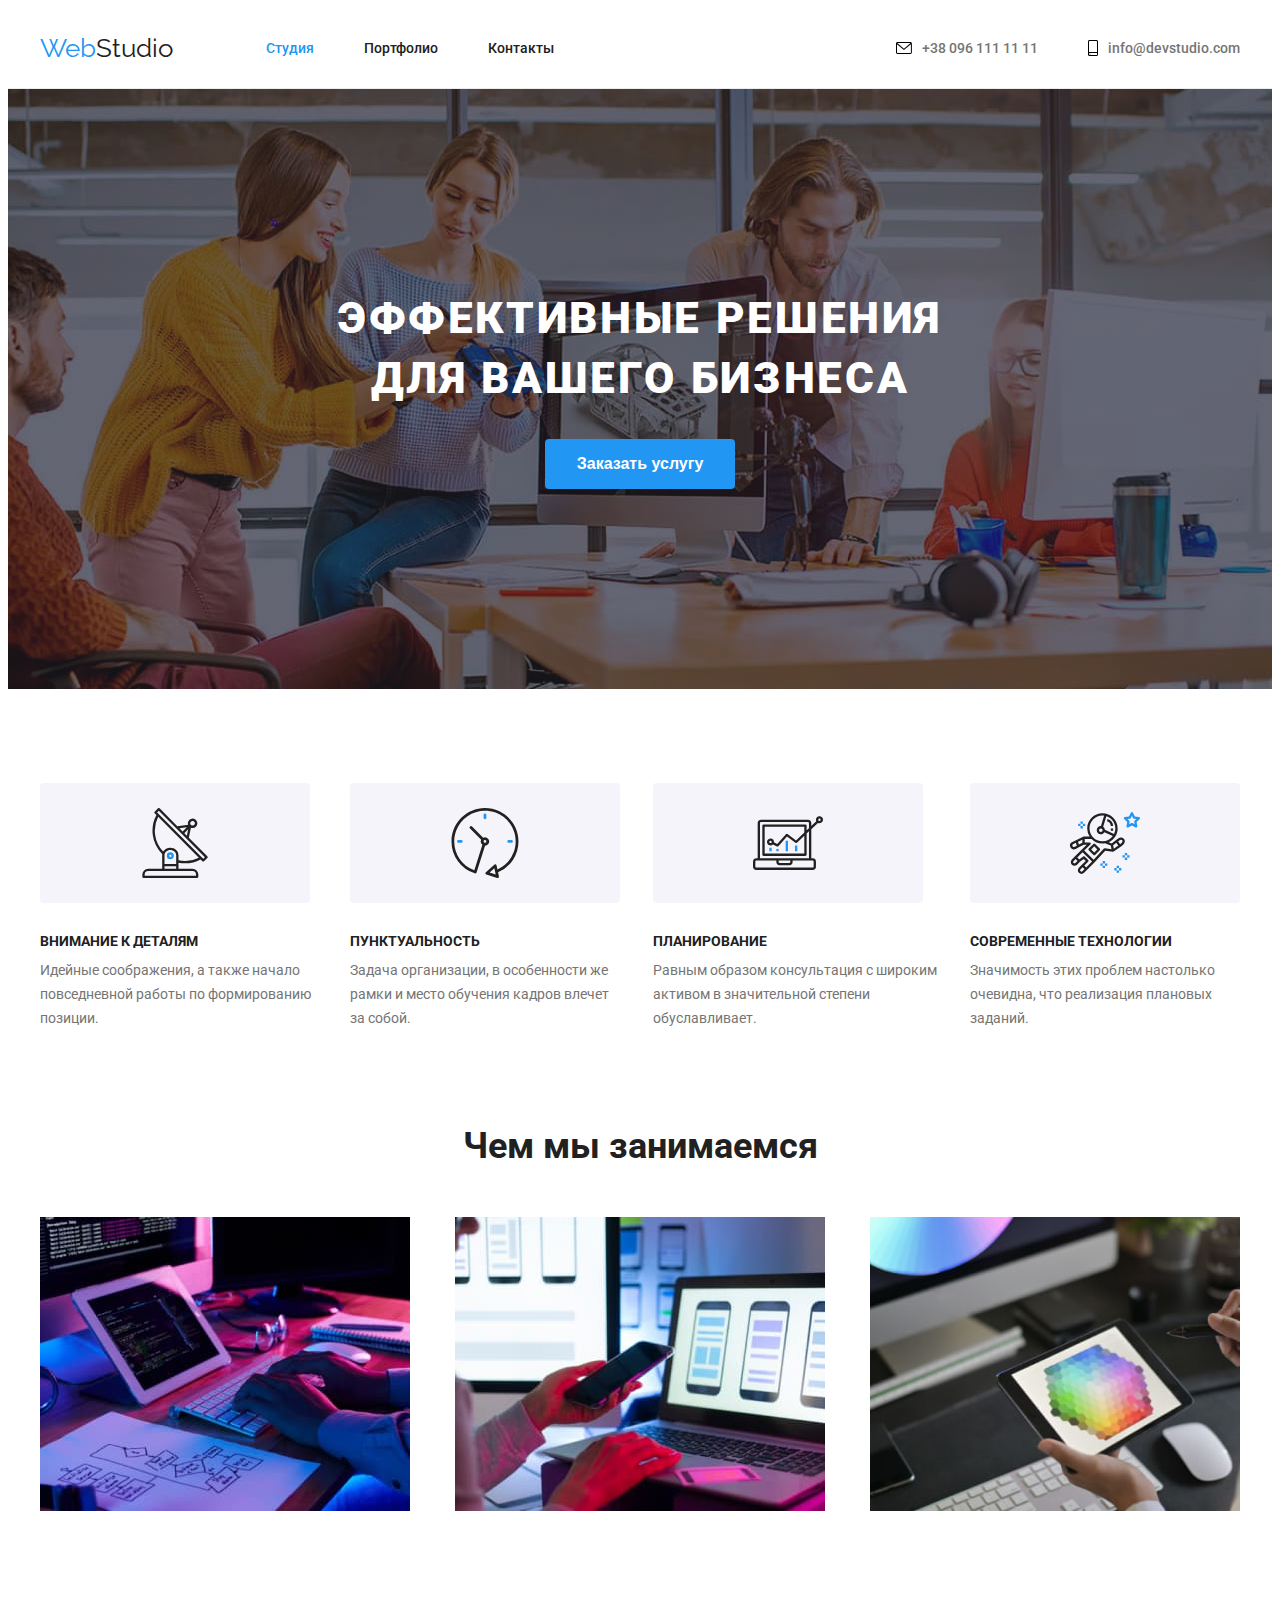
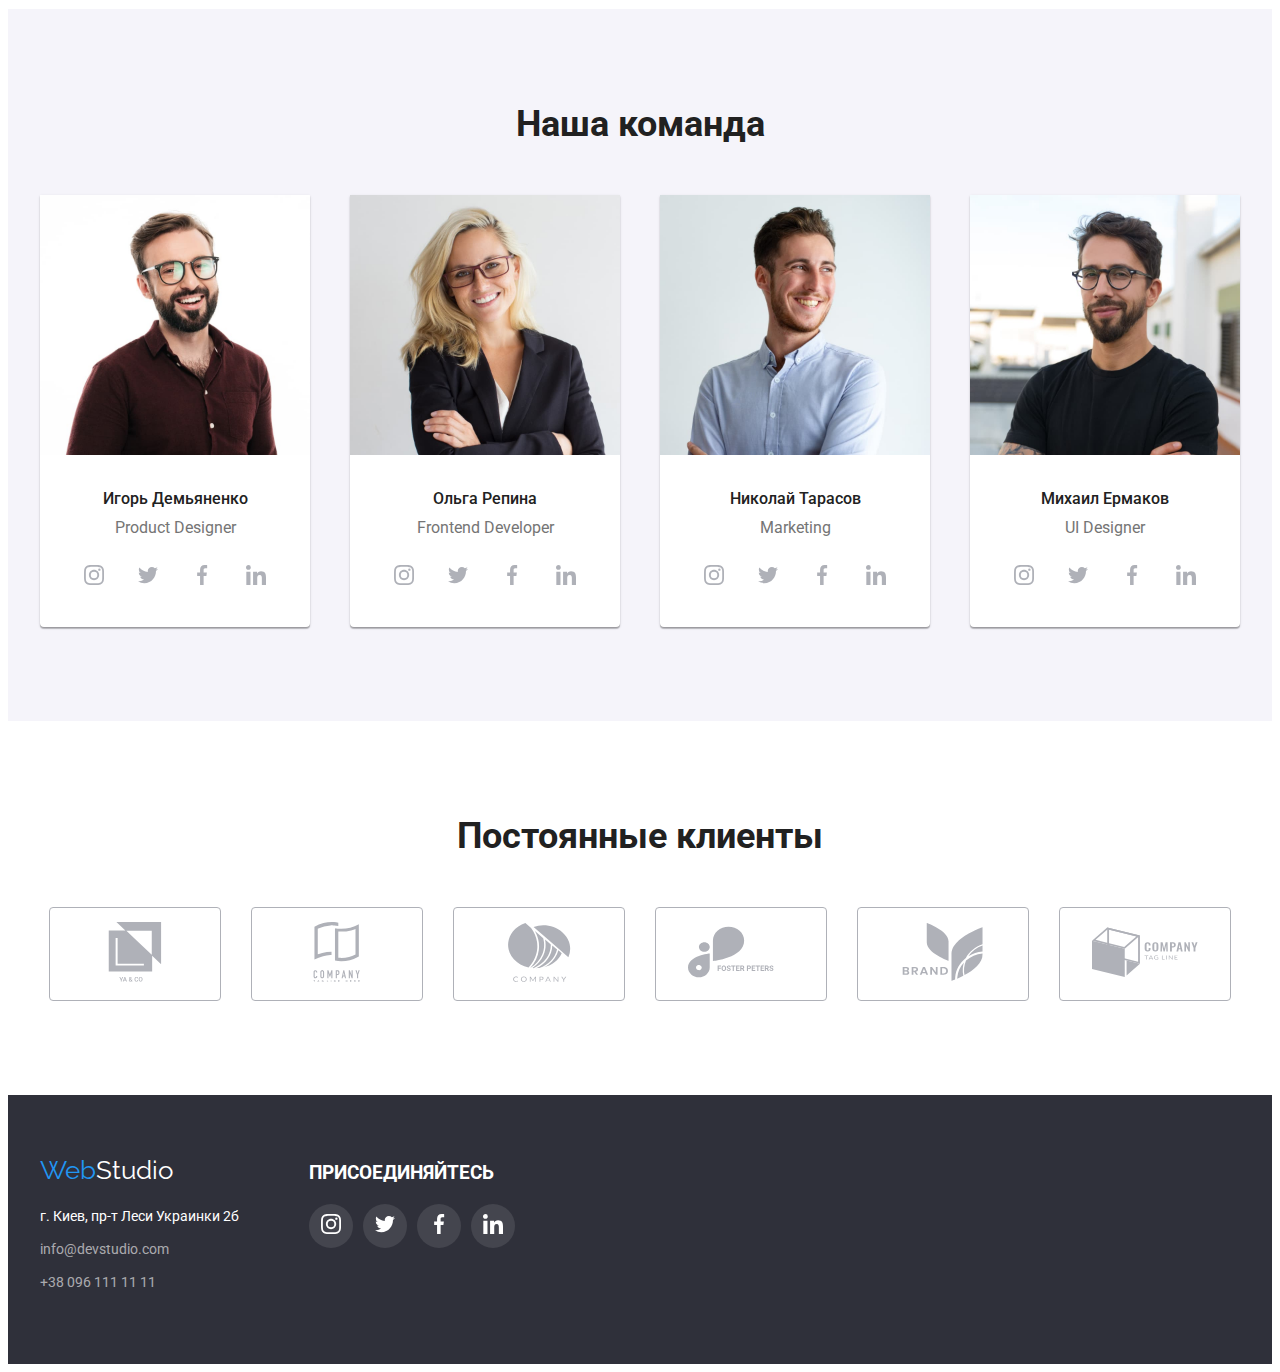
==== index.html @ 3dfd872c "Initial commit" ====
<!DOCTYPE html>
<html lang="ru">
  <head>
    <meta charset="UTF-8" />
    <meta http-equiv="X-UA-Compatible" content="IE=edge" />
    <meta name="viewport" content="width=device-width, initial-scale=1.0" />

    <title>Document</title>
    <link
      href="https://fonts.googleapis.com/css2?family=Raleway:wght@700&family=Roboto:wght@400;500;700;900&display=swap"
      rel="stylesheet"
    />
    <link
      rel="stylesheet"
      href="https://cdnjs.cloudflare.com/ajax/libs/modern-normalize/1.1.0/modern-normalize.min.css"
      integrity="sha512-wpPYUAdjBVSE4KJnH1VR1HeZfpl1ub8YT/NKx4PuQ5NmX2tKuGu6U/JRp5y+Y8XG2tV+wKQpNHVUX03MfMFn9Q=="
      crossorigin="anonymous"
      referrerpolicy="no-referrer"
    />
    <link rel="stylesheet" href="./css/styles.css" />
  </head>
  <body>
    <!-- HEADER -->

    <header class="header">
      <div class="header-container container">
        <a class="header-logo" href="./index.html" title="WebStudio"
          ><span class="web">Web</span><span class="studio">Studio</span></a
        >
        <nav>
          <ul class="header-nav-group">
            <li class="header-nav-item">
              <a class="header-nav curent" href="./index.html">Студия</a>
            </li>
            <li class="header-nav-item">
              <a class="header-nav" href="./portfolio.html">Портфолио</a>
            </li>
            <li class="header-nav-item"><a class="header-nav" href="kontactu">Контакты</a></li>
          </ul>
        </nav>

        <ul class="header-contact-container">
          <li class="header-contacts-item">
            <a class="header-contacts" href="tel:+380961111111">
              <svg class="header-feadback-icon" width="16" height="12">
                <use href="./images/symbol-defs.svg#icon-envelope"></use>
              </svg>
              +38 096 111 11 11</a
            >
          </li>

          <li class="header-contacts-item">
            <a class="header-contacts" href="mailto:info@devstidio.com">
              <svg class="header-feadback-icon" width="10" height="16">
                <use href="./images/symbol-defs.svg#icon-smartphone"></use>
              </svg>
              info@devstudio.com</a
            >
          </li>
        </ul>
      </div>
    </header>

    <main>
      <!-- HERO -->
      <section class="hero-section hero">
        <div class="overlay">
          <h1 class="hero-text">Эффективные решения для вашего бизнеса</h1>

          <button type="button" class="service-order-button">Заказать услугу</button>
        </div>
      </section>
      <!-- FEATURE -->
      <section class="section feature-section">
        <ul class="container feature-container-section">
          <li class="feature-items icon-attention">
            <div class="feature-items-icon">
              <svg width="70" height="70">
                <use href="./images/symbol-defs.svg#icon-antenna-1"></use>
              </svg>
            </div>
            <h3 class="feature-heading">внимание к деталям</h3>
            <p class="feature-description">
              Идейные соображения, а также начало повседневной работы по формированию позиции.
            </p>
          </li>

          <li class="feature-items icon-punctuality">
            <div class="feature-items-icon">
              <svg width="70" height="70">
                <use href="./images/symbol-defs.svg#icon-clock-1"></use>
              </svg>
            </div>

            <h3 class="feature-heading">пунктуальность</h3>
            <p class="feature-description">
              Задача организации, в особенности же рамки и место обучения кадров влечет за собой.
            </p>
          </li>
          <li class="feature-items icon-pllaning">
            <div class="feature-items-icon">
              <svg width="70" height="70">
                <use href="./images/symbol-defs.svg#icon-diagram-1-1"></use>
              </svg>
            </div>
            <h3 class="feature-heading">планирование</h3>
            <p class="feature-description">
              Равным образом консультация с широким активом в значительной степени обуславливает.
            </p>
          </li>
          <li class="feature-items icon-technologies">
            <div class="feature-items-icon">
              <svg width="70" height="70">
                <use href="./images/symbol-defs.svg#icon-astronaut-1-1"></use>
              </svg>
            </div>
            <h3 class="feature-heading">современные технологии</h3>
            <p class="feature-description">
              Значимость этих проблем настолько очевидна, что реализация плановых заданий.
            </p>
          </li>
        </ul>
      </section>
      <!-- WHAAT WE DO -->
      <section class="section">
        <div class="container">
          <h2 class="section-heading">Чем мы занимаемся</h2>
          <ul class="what-we-do-image">
            <li class="what-we-do-item">
              <img src="./images/box1.jpg" alt="пример работы" width="370" />
            </li>
            <li class="what-we-do-item">
              <img src="./images/box2.jpg" alt="пример работы" width="370" />
            </li>
            <li class="what-we-do-item">
              <img src="./images/box3.jpg" alt="пример работы" width="370" />
            </li>
          </ul>
        </div>
      </section>
      <!-- OUR TEAM -->
      <section class="section our-team-section">
        <div class="container">
          <h2 class="section-heading">Наша команда</h2>
          <ul class="team-items">
            <li class="hooman">
              <img src="./images/img1.jpg" alt="igor" width="270" />
              <h3 class="name">Игорь Демьяненко</h3>
              <p class="position">Product Designer</p>
              <ul class="social-list">
                <li class="social-item">
                  <a class="social-link" href="" aria-label="instagram">
                    <svg width="20" height="20">
                      <use href="./images/symbol-defs.svg#icon-instagram"></use>
                    </svg>
                  </a>
                </li>
                <li class="social-item">
                  <a class="social-link" href="" aria-label="twitter">
                    <svg width="20" height="20">
                      <use href="./images/symbol-defs.svg#icon-twitter"></use>
                    </svg>
                  </a>
                </li>
                <li class="social-item">
                  <a class="social-link" href="" aria-label="facebook">
                    <svg width="20" height="20">
                      <use href="./images/symbol-defs.svg#icon-facebook"></use>
                    </svg>
                  </a>
                </li>
                <li class="social-item">
                  <a class="social-link" href="" aria-label="linkedin">
                    <svg width="20" height="20">
                      <use href="./images/symbol-defs.svg#icon-linkedin"></use>
                    </svg>
                  </a>
                </li>
              </ul>
            </li>
            <li class="hooman">
              <img src="images/img2.jpg" alt="olga" width="270" />
              <h3 class="name">Ольга Репина</h3>
              <p class="position">Frontend Developer</p>
              <ul class="social-list">
                <li class="social-item">
                  <a class="social-link" href="" aria-label="instagram">
                    <svg width="20" height="20">
                      <use href="./images/symbol-defs.svg#icon-instagram"></use>
                    </svg>
                  </a>
                </li>
                <li class="social-item">
                  <a class="social-link" href="" aria-label="twitter">
                    <svg width="20" height="20">
                      <use href="./images/symbol-defs.svg#icon-twitter"></use>
                    </svg>
                  </a>
                </li>
                <li class="social-item">
                  <a class="social-link" href="" aria-label="facebook">
                    <svg width="20" height="20">
                      <use href="./images/symbol-defs.svg#icon-facebook"></use>
                    </svg>
                  </a>
                </li>
                <li class="social-item">
                  <a class="social-link" href="" aria-label="linkedin">
                    <svg width="20" height="20">
                      <use href="./images/symbol-defs.svg#icon-linkedin"></use>
                    </svg>
                  </a>
                </li>
              </ul>
            </li>

            <li class="hooman">
              <img src="./images/img3.jpg" alt="nikolay" width="270" />
              <h3 class="name">Николай Тарасов</h3>
              <p class="position">Marketing</p>
              <ul class="social-list">
                <li class="social-item">
                  <a class="social-link" href="" aria-label="instagram">
                    <svg width="20" height="20">
                      <use href="./images/symbol-defs.svg#icon-instagram"></use>
                    </svg>
                  </a>
                </li>
                <li class="social-item">
                  <a class="social-link" href="" aria-label="twitter">
                    <svg width="20" height="20">
                      <use href="./images/symbol-defs.svg#icon-twitter"></use>
                    </svg>
                  </a>
                </li>
                <li class="social-item">
                  <a class="social-link" href="" aria-label="facebook">
                    <svg width="20" height="20">
                      <use href="./images/symbol-defs.svg#icon-facebook"></use>
                    </svg>
                  </a>
                </li>
                <li class="social-item">
                  <a class="social-link" href="" aria-label="linkedin">
                    <svg width="20" height="20">
                      <use href="./images/symbol-defs.svg#icon-linkedin"></use>
                    </svg>
                  </a>
                </li>
              </ul>
            </li>

            <li class="hooman">
              <img src="./images/img4.jpg" alt="mihail" width="270" />
              <h3 class="name">Михаил Ермаков</h3>
              <p class="position">UI Designer</p>
              <ul class="social-list">
                <li class="social-item">
                  <a class="social-link" href="" aria-label="instagram">
                    <svg width="20" height="20">
                      <use href="./images/symbol-defs.svg#icon-instagram"></use>
                    </svg>
                  </a>
                </li>
                <li class="social-item">
                  <a class="social-link" href="" aria-label="twitter">
                    <svg width="20" height="20">
                      <use href="./images/symbol-defs.svg#icon-twitter"></use>
                    </svg>
                  </a>
                </li>
                <li class="social-item">
                  <a class="social-link" href="" aria-label="facebook">
                    <svg width="20" height="20">
                      <use href="./images/symbol-defs.svg#icon-facebook"></use>
                    </svg>
                  </a>
                </li>
                <li class="social-item">
                  <a class="social-link" href="" aria-label="linkedin">
                    <svg width="20" height="20">
                      <use href="./images/symbol-defs.svg#icon-linkedin"></use>
                    </svg>
                  </a>
                </li>
              </ul>
            </li>
          </ul>
        </div>
      </section>
      <section class="section">
        <div class="container">
          <h2 class="section-heading">Постоянные клиенты</h2>
          <ul class="regular-clients-list">
            <li class="regular-client-item">
              <a class="regular-client-link" href="" aria-label="company name">
                <svg width="106" height="60">
                  <use href="images/symbol-defs.svg#icon-com-1"></use></svg></a>
            </li>
            <li class="regular-client-item">
              <a class="regular-client-link" href="" aria-label="company name">
                <svg width="106" height="60">
                  <use href="images/symbol-defs.svg#icon-com-2"></use></svg ></a>
            </li>
            <li class="regular-client-item">
              <a class="regular-client-link" href="" aria-label="company name">
                <svg width="106" height="60">
                  <use href="images/symbol-defs.svg#icon-com-3"></use></svg></a>
            </li>
            <li class="regular-client-item">
              <a class="regular-client-link" href="" aria-label="company name">
                <svg width="106" height="60">
                  <use href="images/symbol-defs.svg#icon-com-4"></use></svg></a>
            </li>
            <li class="regular-client-item">
              <a class="regular-client-link" href="" aria-label="company name">
                <svg width="106" height="60">
                  <use href="images/symbol-defs.svg#icon-com-5"></use></svg></a>
            </li>
            <li class="regular-client-item">
              <a class="regular-client-link" href="" aria-label="company name">
                <svg width="106" height="60">
                  <use href="images/symbol-defs.svg#icon-com-6"></use></svg></a>
            </li>
          </ul>
        </div>
      </section>
    </main>
    <!-- FOOTER -->
    <footer class="footer">
      <div class="container footer-container">
        <div class="footer-contact">
          <a class="footer-logo" href="./index.html" title="WebStudio"
            ><span class="web">Web</span><span class="studio-footer">Studio</span></a
          >

          <address class="address-section">
            <ul class="footer-adress">
              <li class="address-items">
                <a
                  class="adres"
                  href="https://www.google.co/maps/place/%D0%B1%D1%83%D0%BB.+%D0%9B%D0%B5%D1%81%D0%B8+%D0%A3%D0%BA%D1%80%D0%B0%D0%B8%D0%BD%D0%BA%D0%B8,+2,+%D0%9A%D0%B8%D0%B5%D0%B2,+02000/@50.4380034,30.5231071,17z/data=!3m1!4b1!4m5!3m4!1s0x40d4cf01cf686589:0x1debb33ce8d40a66!8m2!3d50.4380034!4d30.5252958"
                  >г. Киев, пр-т Леси Украинки 2б</a
                >
              </li>
              <li class="address-items">
                <a class="contacts-upper" href="mailto:info@devstidio.com">info@devstudio.com</a>
              </li>
              <li class="address-items">
                <a class="contacts-upper" href="tel:+380961111111">+38 096 111 11 11</a>
              </li>
            </ul>
          </address>
        </div>
        <div class="footer-social-container">
          <h3 class="footer-social-header">присоединяйтесь</h3>
          <ul class="footer-social-list">
            <li class="footer-social-item">
              <a class="footer-social-link" href="" aria-label="">
                <svg height="20" width="20">
                  <use href="./images/symbol-defs.svg#icon-instagram"></use></svg
              ></a>
            </li>
            <li class="footer-social-item">
              <a class="footer-social-link" href="" aria-label="">
                <svg height="20" width="20">
                  <use href="./images/symbol-defs.svg#icon-twitter"></use></svg
              ></a>
            </li>
            <li class="footer-social-item">
              <a class="footer-social-link" href="" aria-label="">
                <svg height="20" width="20">
                  <use href="./images/symbol-defs.svg#icon-facebook"></use></svg
              ></a>
            </li>
            <li class="footer-social-item">
              <a class="footer-social-link" href="" aria-label="">
                <svg height="20" width="20">
                  <use href="./images/symbol-defs.svg#icon-linkedin"></use></svg
              ></a>
            </li>
          </ul>
        </div>
      </div>
    </footer>
  </body>
</html>
---- css/styles.css ----
a {
  text-decoration: none; /* Отменяем подчеркивание у ссылки */
}
ul {
  list-style: none;
  padding: 0px;
  margin: 0px;
}
* h1,
h2,
h3,
h4,
h5,
h6,
p {
  margin: 0px;
  padding: 0px;
}
/* VARIABLE VALUE */
:root {
  /* bgl */
  --text-element-color: #757575;
  --body-background-color: #fff;
  --item-detail-item-color: #212121;
  /* text color */
  --filter-button-color: #f5f4fa;
  --liting-color: #2196f3;
  --background-color-second: #2f303a;
}

body {
  font-family: Roboto, 'sans-serif';
  background-color: var(--body-background-color);
  color: var(--item-detail-item-color);
}
.section {
  background-color: var(--body-background-color);

  margin-right: auto;
  margin-left: auto;
  /* margin-bottom: 94px; */
  padding-bottom: 94px;
  padding-top: 94px;
}
.container {
  margin-left: auto;
  margin-right: auto;
  width: 1200px;
  padding-left: 15px;
  padding-right: 15px;
}
.section-main {
  background-color: var(--body-background-color);
  width: 1200px;

  margin-top: 0px;
  margin-right: auto;
  margin-left: auto;
}

/* Header */

.header {
  border-bottom: 1px solid #ececec;
}
.header-container {
  display: flex;
  align-items: center;
}
.header-logo {
  display: block;
  margin-right: 93px;
}
.web {
  font-size: 26px;
  font-family: Raleway;
  color: var(--liting-color);

  line-height: 1.1738;
}
.studio {
  font-family: Raleway;
  color: var(--item-detail-item-color);
  font-size: 26px;
  line-height: 1.1738;
}

.header-nav-group {
  display: flex;
  color: var(--item-detail-item-color);
  font-size: 14px;
  line-height: 1.1428;
  padding: 0px;
}
.header-nav-item {
  margin-right: 50px;
}
.header-nav-item:last-child {
  margin-right: 0px;
}
.header-nav {
  color: var(--item-detail-item-color);

  font-family: Roboto;
  font-style: normal;
  font-weight: 500;
  font-size: 14px;
  line-height: 1.1428;
  padding: 32px 0;
  display: inline-block;
}
.header-nav:focus,
.header-nav:hover,
.header-nav:active {
  color: var(--liting-color);
}

.header-contact-container {
  display: flex;
  align-items: center;
  justify-content: center;
  margin-left: auto;
}

.header-contacts {
  color: var(--text-element-color);
  font-family: Roboto;
  font-style: normal;
  font-weight: 500;
  font-size: 14px;
  line-height: 1.1721;
}
.header-contacts {
  display: flex;
  align-items: center;
  justify-content: center;
}
.header-contacts-item:first-child {
  margin-right: 50px;
}

.header-contacts-item:hover .header-feadback-icon {
  fill: #2196f3;
}
.header-contacts:hover,
.header-contacts:active,
.header-contacts:focus {
  color: var(--liting-color);
}

.curent {
  color: var(--liting-color);
}
.header-feadback-icon {
  display: block;
  margin-right: 10px;
}

/* HERO */

.hero {
}
.hero-section {
  /* background-color: var(--background-color-second); */
  max-width: 1600px;

  background-size: cover;
  background-position: center;

  background-image: linear-gradient(to right, rgba(47, 48, 58, 0.4) 100%, rgba(47, 48, 58, 0.4)),
    url(../images/overlay.jpg);
  margin-left: auto;
  margin-right: auto;
  padding-bottom: 200px;
  padding-top: 200px;

  box-sizing: border-box;
}
.overlay {
}

.hero-text {
  text-transform: uppercase;
  font-family: Roboto;
  font-style: normal;
  font-weight: 900;
  font-size: 44px;
  letter-spacing: 0.06em;
  line-height: 1.3636;
  text-align: center;
  color: var(--body-background-color);
  width: 696px;
  margin-bottom: 30px;
  margin-left: auto;
  margin-right: auto;
}

.container-service-button {
  text-align: center;
  padding-bottom: 200px;
}
.service-order-button {
  background-color: var(--liting-color);
  font-style: normal;
  font-weight: bold;
  font-size: 16px;
  line-height: 1.875;
  color: var(--body-background-color);
  cursor: pointer;
  padding: 10px 32px;
  border-radius: 4px;
  border: none;
  margin: 0px auto;
  display: block;
}

/* FEATURES */
.feature-section {
  margin-left: auto;
  margin-right: auto;
  padding-bottom: 0px;
}
.feature-container-section {
  display: flex;
}
.feature-heading {
  text-transform: uppercase;
  font-style: normal;
  font-weight: bold;
  font-size: 14px;
  line-height: 1.1428;
  color: var(--item-detail-item-color);
  margin-bottom: 10px;
}
.feature-items {
  margin-right: 30px;
}
.feature-items:last-child {
  margin-right: 0px;
}
.feature-items-icon {
  display: flex;
  justify-content: center;
  align-items: center;
  content: '';
  background-size: content;
  background-repeat: no-repeat;
  background-position: center;
  height: 120px;
  width: 270px;
  border-radius: 4px;
  margin-bottom: 30px;
  background-color: #f5f4fa;
}
/* .icon-attention::before{
  background-image: url(../images/Group.svg);
}

.feature-items:last-child{
  margin-right: 0px;
}
.icon-punctuality::before{
background-image: url(../images/clock\ 1.svg);
}
.icon-pllaning::before{
  background-image: url(../images/diagram\ 1.svg);
}
.icon-technologies::before{
  background-image: url(../images/astronaut\ 1.svg);
 
} */
.feature-description {
  font-style: normal;
  font-weight: normal;
  font-size: 14px;
  line-height: 1.7142;
  color: var(--text-element-color);
}
.section-heading {
  font-style: normal;
  font-weight: bold;
  font-size: 36px;
  line-height: 1.166666;
  color: var(--item-detail-item-color);
  text-align: center;
  margin-bottom: 50px;
}

.what-we-do-image {
  display: flex;
  justify-content: space-between;
}

.name {
  font-style: normal;
  font-weight: 500;
  font-size: 16px;
  line-height: 1.1875;
  color: var(--item-detail-item-color);
  margin-top: 30px;
  margin-bottom: 10px;
  text-align: center;
}
.position {
  font-style: normal;
  font-weight: normal;
  font-size: 16px;
  line-height: 1.1875;
  color: var(--text-element-color);
  text-align: center;
  margin-bottom: 16px;
}
.heder-nav:hover,
heder-nav:active,
.heder-nav:focus {
  color: var(--liting-color);
}
.adres:hover,
.adres:active,
.contacts-upper:hover,
.contacts-upper:active,
.contacts-upper:focus,
.adres:focus {
  color: var(--liting-color);
}

.our-team-section {
  background-color: var(--filter-button-color);
}
.team-items {
  display: flex;
  justify-content: space-between;
}
.hooman {
  background-color: var(--body-background-color);
  width: 270px;
  margin-right: 30px;
  box-shadow: 0px 1px 3px rgba(0, 0, 0, 0.12), 0px 1px 1px rgba(0, 0, 0, 0.14),
    0px 2px 1px rgba(0, 0, 0, 0.2);
  border-radius: 0px 0px 4px 4px;
}
.social-list {
  display: flex;
  align-items: center;

  justify-content: center;
  padding-bottom: 30px;
}
.social-item {
  display: flex;
  align-items: center;
  justify-content: center;
  margin-right: 10px;
}
.social-item:last-child {
  margin-right: 0px;
}
.social-link {
  display: flex;
  fill: #afb1b8;
  height: 44px;
  width: 44px;
  align-items: center;
  justify-content: center;

  border-radius: 50%;
}
.social-item:hover .social-link {
  fill: var(--body-background-color);
  background-color: #2196f3;
}
.hooman:last-child {
  margin-right: 0px;
}
.studio-footer {
  font-family: Raleway;
  color: var(--body-background-color);
  font-size: 26px;
  line-height: 1.1738;
}
.nav {
  display: inline-flex;
  justify-content: space-around;
}

.text-element {
  font-family: inherit;
  font-size: 14 px;
  line-height: 1.7;
  color: var(--text-element-color);
}

.main-container {
}

.filter {
  display: flex;
  justify-content: center;
  margin-bottom: 50px;
}
.filter-item {
  display: block;
  margin-right: 8px;
}
.filter-item:last-child {
  margin-right: 0px;
}
.filter-button {
  display: inline-block;
  background-color: var(--filter-button-color);
  cursor: pointer;
  font-style: normal;
  font-weight: 500;
  font-size: 16px;
  line-height: 1.625;
  border-radius: 4px;
  padding: 6px 22px;
  text-align: center;
  border: 1px solid transparent;
}

.filter-button:hover,
.filter-button:focus {
  background-color: var(--liting-color);
  color: var(--body-background-color);
  cursor: pointer;
}

.items {
  display: flex;
  flex-wrap: wrap;
  justify-content: space-between;
}

.item {
  display: flex;
  flex-direction: column;
  margin-right: 30px;
  margin-top: 30px;
}
.item:nth-child(3n) {
  margin-right: 0px;
}

.item:nth-child(-n + 3) {
  margin-top: 0px;
}

.item-details {
  border-bottom: 1px solid #eeeeeeee;
  border-left: 1px solid #eeeeeeee;
  border-right: 1px solid #eee;
  padding-top: 20px;
  padding-bottom: 20px;
}
.item-image-img {
  display: block;
}
.item-details-title {
  display: inline-block;
  font-size: 18px;
  line-height: 2;
  font-weight: bold;
  font-style: normal;
  margin-bottom: 4px;
  margin-left: 24px;
}
.item-details-category {
  font-size: 16px;
  font-weight: normal;
  font-style: normal;
  line-height: 1.875;
  color: var(--text-element-color);
  margin-left: 24px;
}

.regular-clients-list {
  display: flex;
  align-items: center;
  justify-content: center;
}
.regular-client-item {
  display: flex;
  align-items: center;
  justify-content: center;
  width: 170px;
  height: 92px;
  border-radius: 4px;
  border: 1px solid #afb1b8;
}
.regular-client-item:not(:last-child) {
  margin-right: 30px;
}
.regular-client-item:hover .regular-client-link {
  fill: #2196f3;
}
.regular-client-item:hover {
  border: 1px solid #2196f3;
}
.regular-client-link {
 
  padding: 16px 32px;
  fill: #afb1b8;
}

.footer {
  background-color: var(--background-color-second);
  padding-top: 60px;
  padding-bottom: 60px;
}

.footer-logo {
  display: block;
  margin-bottom: 20px;
}
.address-section {
}
.adres {
  font-family: Roboto;
  font-style: normal;
  font-weight: normal;
  font-size: 14px;
  line-height: 1.7142;
  color: var(--body-background-color);
}
.address-items {
  margin-bottom: 9px;
}
.contacts-upper {
  display: block;
  font-family: Roboto;
  font-style: normal;
  font-weight: normal;
  font-size: 14px;
  line-height: 1.7142;
  color: rgba(255, 255, 255, 0.6);
  margin-bottom: 9px;
}
.address-items:last-child .contacts-upper {
  margin-bottom: 0px;
}

.footer-container {
  display: flex;
  align-items: baseline;
}
.footer-social-header {
  text-transform: uppercase;
  color: var(--body-background-color);
  display: block;

  margin-bottom: 20px;
}
.footer-social-list {
  display: flex;
  align-items: center;
  justify-content: center;
}
.footer-social-link {
  fill: var(--body-background-color);
}
.footer-social-item {
  display: flex;
  align-items: center;
  justify-content: center;
  height: 44px;
  width: 44px;
  border-radius: 50%;
  background-color: #44454e;
  margin-right: 10px;
}
.footer-social-item:last-child {
  margin-right: 0px;
}
.footer-social-container {
  margin-left: 70px;
}
.footer-social-item:hover {
  background-color: #2196f3;
}
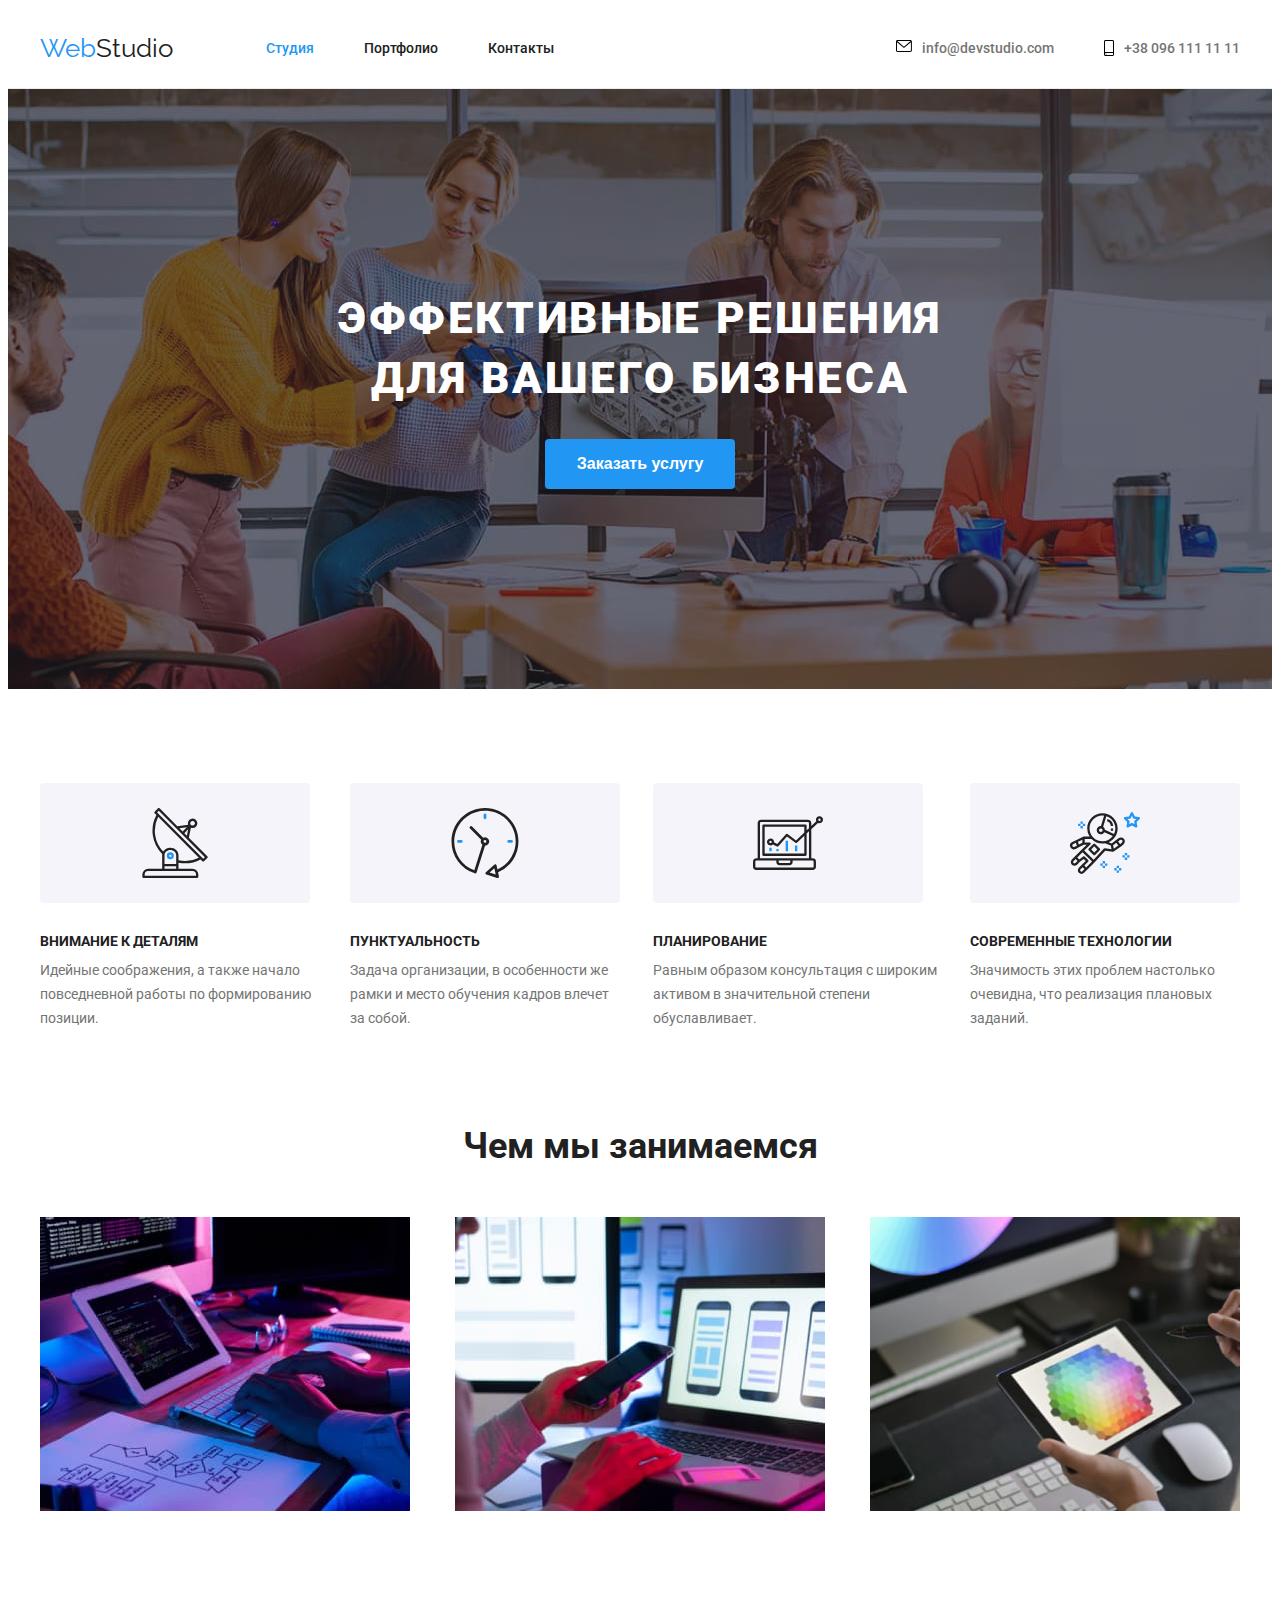
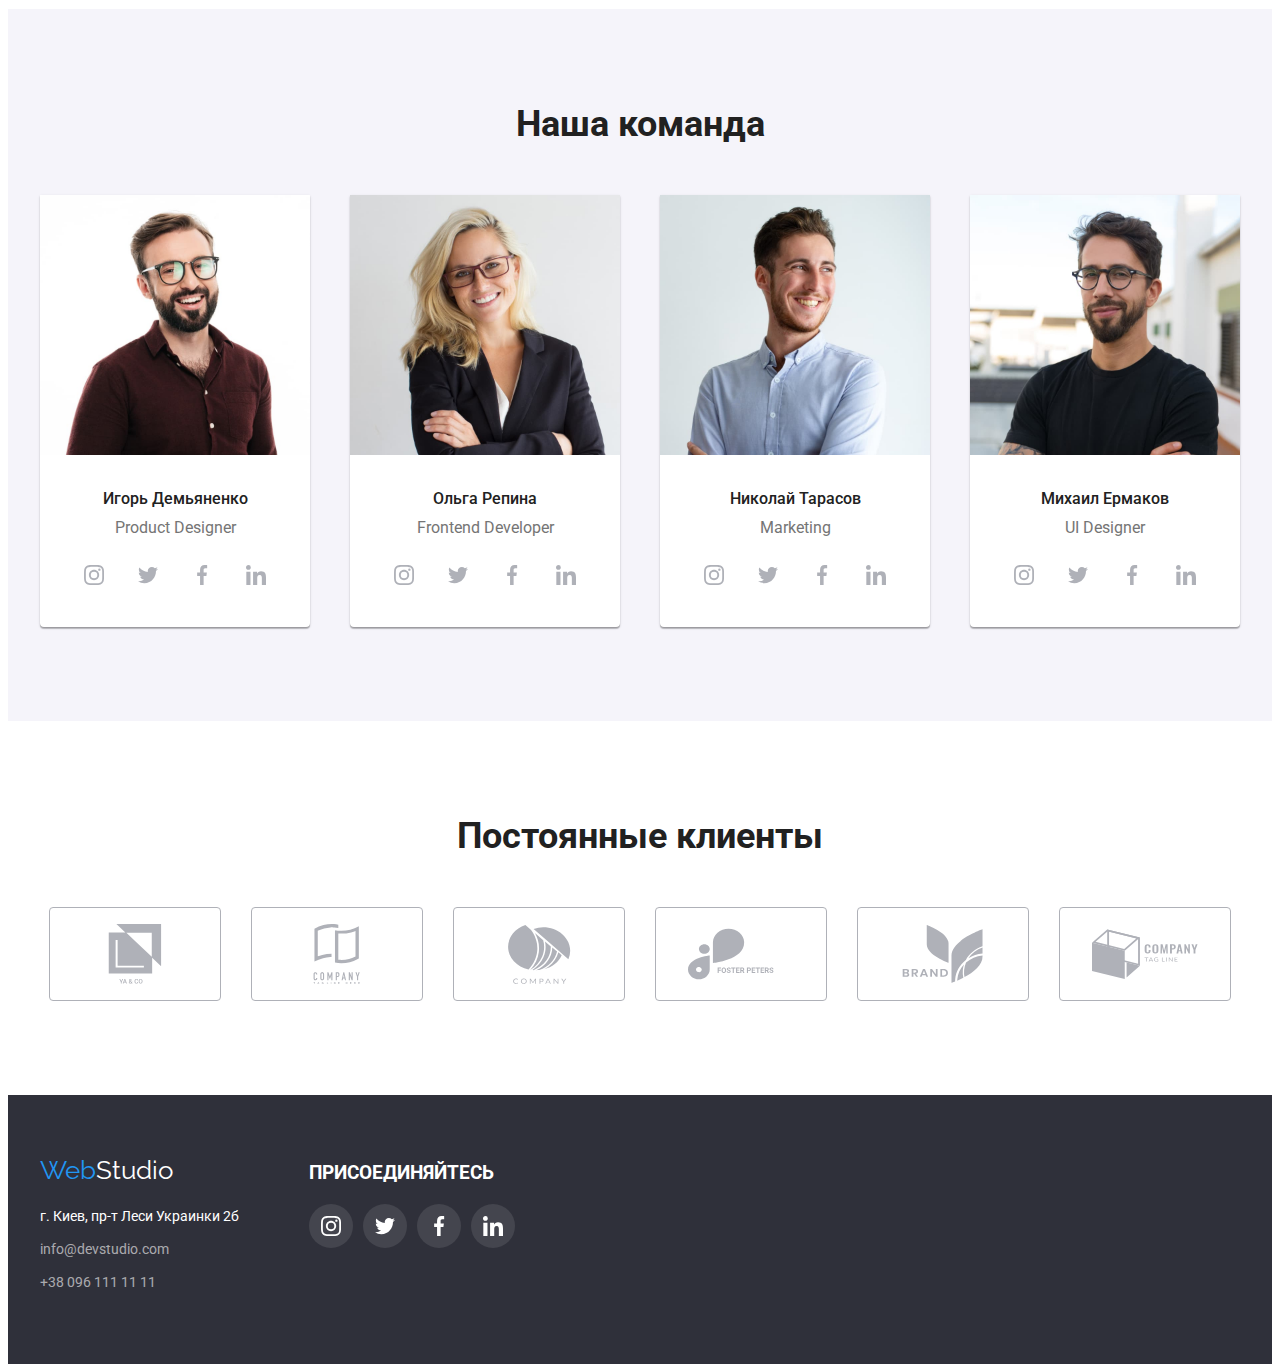
==== commit 15452a1e: "fix-04" ====
--- a/index.html
+++ b/index.html
@@ -41,22 +41,25 @@
 
         <ul class="header-contact-container">
           <li class="header-contacts-item">
-            <a class="header-contacts" href="tel:+380961111111">
+            <a class="header-contacts" href="mailto:info@devstidio.com">
               <svg class="header-feadback-icon" width="16" height="12">
                 <use href="./images/symbol-defs.svg#icon-envelope"></use>
               </svg>
+              
+              info@devstudio.com</a
+            >
+          </li>
+          <li class="header-contacts-item">
+            <a class="header-contacts" href="tel:+380961111111">
+              <svg class="header-feadback-icon" width="10" height="16">
+                <use href="./images/symbol-defs.svg#icon-smartphone"></use>
+              </svg>
+              
               +38 096 111 11 11</a
             >
           </li>
 
-          <li class="header-contacts-item">
-            <a class="header-contacts" href="mailto:info@devstidio.com">
-              <svg class="header-feadback-icon" width="10" height="16">
-                <use href="./images/symbol-defs.svg#icon-smartphone"></use>
-              </svg>
-              info@devstudio.com</a
-            >
-          </li>
+          
         </ul>
       </div>
     </header>
@@ -300,17 +303,20 @@
             <li class="regular-client-item">
               <a class="regular-client-link" href="" aria-label="company name">
                 <svg width="106" height="60">
-                  <use href="images/symbol-defs.svg#icon-com-2"></use></svg ></a>
-            </li>
-            <li class="regular-client-item">
-              <a class="regular-client-link" href="" aria-label="company name">
-                <svg width="106" height="60">
-                  <use href="images/symbol-defs.svg#icon-com-3"></use></svg></a>
-            </li>
-            <li class="regular-client-item">
-              <a class="regular-client-link" href="" aria-label="company name">
-                <svg width="106" height="60">
-                  <use href="images/symbol-defs.svg#icon-com-4"></use></svg></a>
+                  <use href="images/symbol-defs.svg#icon-com-2"></use>
+                  </svg></a>
+            </li>
+            <li class="regular-client-item">
+              <a class="regular-client-link" href="" aria-label="company name">
+                <svg width="106" height="60">
+                  <use href="images/symbol-defs.svg#icon-com-3"></use>
+                  </svg></a>
+            </li>
+            <li class="regular-client-item">
+              <a class="regular-client-link" href="" aria-label="company name">
+                <svg width="106" height="60">
+                  <use href="images/symbol-defs.svg#icon-com-4"></use>
+                  </svg></a>
             </li>
             <li class="regular-client-item">
               <a class="regular-client-link" href="" aria-label="company name">
@@ -358,26 +364,22 @@
             <li class="footer-social-item">
               <a class="footer-social-link" href="" aria-label="">
                 <svg height="20" width="20">
-                  <use href="./images/symbol-defs.svg#icon-instagram"></use></svg
-              ></a>
+                  <use href="./images/symbol-defs.svg#icon-instagram"></use></svg></a>
             </li>
             <li class="footer-social-item">
               <a class="footer-social-link" href="" aria-label="">
                 <svg height="20" width="20">
-                  <use href="./images/symbol-defs.svg#icon-twitter"></use></svg
-              ></a>
+                  <use href="./images/symbol-defs.svg#icon-twitter"></use></svg></a>
             </li>
             <li class="footer-social-item">
               <a class="footer-social-link" href="" aria-label="">
                 <svg height="20" width="20">
-                  <use href="./images/symbol-defs.svg#icon-facebook"></use></svg
-              ></a>
+                  <use href="./images/symbol-defs.svg#icon-facebook"></use></svg></a>
             </li>
             <li class="footer-social-item">
               <a class="footer-social-link" href="" aria-label="">
                 <svg height="20" width="20">
-                  <use href="./images/symbol-defs.svg#icon-linkedin"></use></svg
-              ></a>
+                  <use href="./images/symbol-defs.svg#icon-linkedin"></use></svg></a>
             </li>
           </ul>
         </div>
--- a/css/styles.css
+++ b/css/styles.css
@@ -129,11 +129,9 @@
   font-weight: 500;
   font-size: 14px;
   line-height: 1.1721;
-}
-.header-contacts {
-  display: flex;
-  align-items: center;
-  justify-content: center;
+
+  display: flex;
+  
 }
 .header-contacts-item:first-child {
   margin-right: 50px;
@@ -154,6 +152,7 @@
 .header-feadback-icon {
   display: block;
   margin-right: 10px;
+  
 }
 
 /* HERO */
@@ -242,7 +241,6 @@
   display: flex;
   justify-content: center;
   align-items: center;
-  content: '';
   background-size: content;
   background-repeat: no-repeat;
   background-position: center;
@@ -252,23 +250,7 @@
   margin-bottom: 30px;
   background-color: #f5f4fa;
 }
-/* .icon-attention::before{
-  background-image: url(../images/Group.svg);
-}
-
-.feature-items:last-child{
-  margin-right: 0px;
-}
-.icon-punctuality::before{
-background-image: url(../images/clock\ 1.svg);
-}
-.icon-pllaning::before{
-  background-image: url(../images/diagram\ 1.svg);
-}
-.icon-technologies::before{
-  background-image: url(../images/astronaut\ 1.svg);
- 
-} */
+
 .feature-description {
   font-style: normal;
   font-weight: normal;
@@ -424,6 +406,7 @@
   background-color: var(--liting-color);
   color: var(--body-background-color);
   cursor: pointer;
+  box-shadow: 0px 3px 1px rgba(0, 0, 0, 0.1), 0px 1px 2px rgba(0, 0, 0, 0.08), 0px 2px 2px rgba(0, 0, 0, 0.12);
 }
 
 .items {
@@ -444,6 +427,10 @@
 
 .item:nth-child(-n + 3) {
   margin-top: 0px;
+}
+.item:hover, .item:focus{
+  box-shadow: 0px 1px 1px rgba(0, 0, 0, 0.12), 0px 4px 4px rgba(0, 0, 0, 0.06), 1px 4px 6px rgba(0, 0, 0, 0.16);
+
 }
 
 .item-details {
@@ -481,8 +468,6 @@
 }
 .regular-client-item {
   display: flex;
-  align-items: center;
-  justify-content: center;
   width: 170px;
   height: 92px;
   border-radius: 4px;
@@ -558,16 +543,21 @@
 }
 .footer-social-link {
   fill: var(--body-background-color);
-}
-.footer-social-item {
+  display: flex;
+  align-items: center;
+  justify-content: center;
   display: flex;
   align-items: center;
   justify-content: center;
   height: 44px;
   width: 44px;
-  border-radius: 50%;
+  
+}
+.footer-social-item {
+  
   background-color: #44454e;
   margin-right: 10px;
+  border-radius: 50%;
 }
 .footer-social-item:last-child {
   margin-right: 0px;
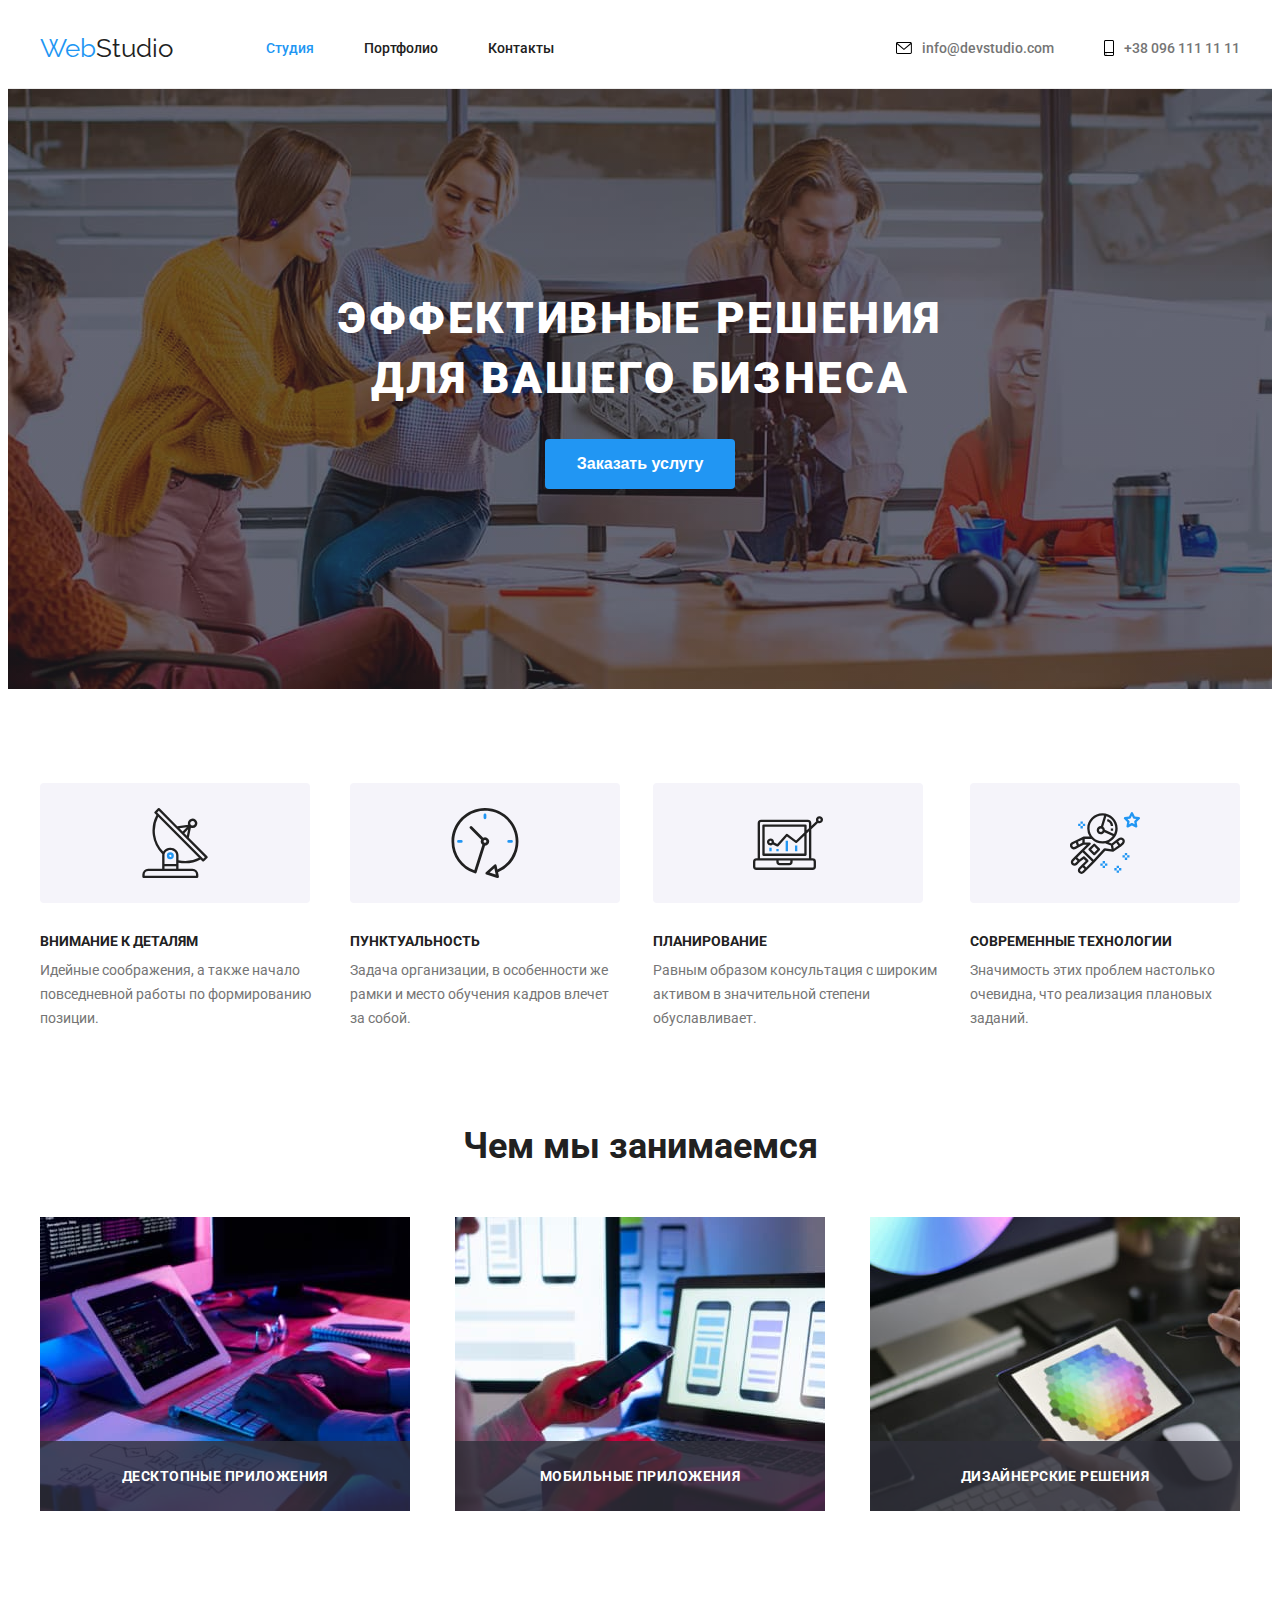
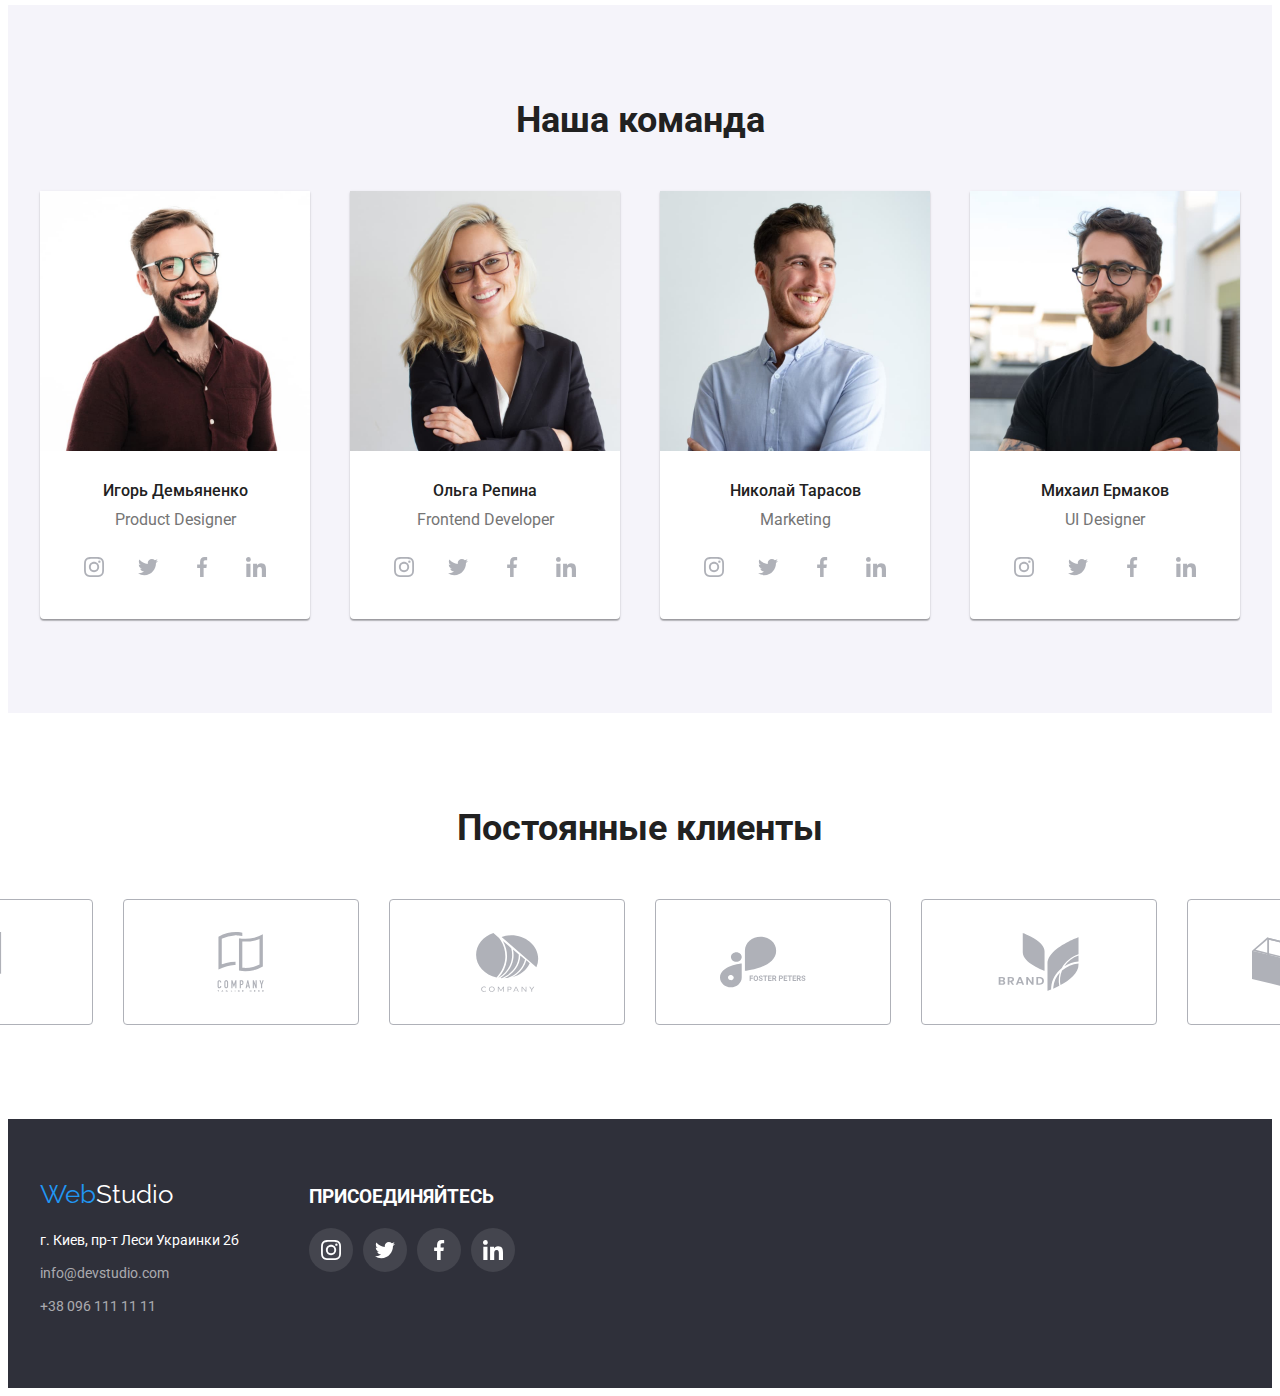
==== commit 5e8a5612: "fix-07" ====
--- a/index.html
+++ b/index.html
@@ -131,12 +131,21 @@
           <ul class="what-we-do-image">
             <li class="what-we-do-item">
               <img src="./images/box1.jpg" alt="пример работы" width="370" />
+              <div class="what-we-do-block">
+                <p class="what-we-do-text" >Десктопные приложения</p>
+              </div>
             </li>
             <li class="what-we-do-item">
               <img src="./images/box2.jpg" alt="пример работы" width="370" />
+              <div class="what-we-do-block">
+                <p class="what-we-do-text" >Мобильные приложения</p>
+              </div>
             </li>
             <li class="what-we-do-item">
               <img src="./images/box3.jpg" alt="пример работы" width="370" />
+              <div class="what-we-do-block">
+                <p class="what-we-do-text" >Дизайнерские решения</p>
+              </div>
             </li>
           </ul>
         </div>
@@ -382,6 +391,7 @@
                   <use href="./images/symbol-defs.svg#icon-linkedin"></use></svg></a>
             </li>
           </ul>
+          
         </div>
       </div>
     </footer>
--- a/css/styles.css
+++ b/css/styles.css
@@ -15,6 +15,9 @@
 p {
   margin: 0px;
   padding: 0px;
+}
+img {
+  display: block;
 }
 /* VARIABLE VALUE */
 :root {
@@ -26,6 +29,7 @@
   --filter-button-color: #f5f4fa;
   --liting-color: #2196f3;
   --background-color-second: #2f303a;
+  --grey-liting: #afb1b8;
 }
 
 body {
@@ -129,9 +133,8 @@
   font-weight: 500;
   font-size: 14px;
   line-height: 1.1721;
-
-  display: flex;
-  
+  align-items: center;
+  display: flex;
 }
 .header-contacts-item:first-child {
   margin-right: 50px;
@@ -150,9 +153,7 @@
   color: var(--liting-color);
 }
 .header-feadback-icon {
-  display: block;
   margin-right: 10px;
-  
 }
 
 /* HERO */
@@ -172,8 +173,6 @@
   margin-right: auto;
   padding-bottom: 200px;
   padding-top: 200px;
-
-  box-sizing: border-box;
 }
 .overlay {
 }
@@ -241,9 +240,9 @@
   display: flex;
   justify-content: center;
   align-items: center;
-  background-size: content;
+  /* background-size: contain;
   background-repeat: no-repeat;
-  background-position: center;
+  background-position: center; */
   height: 120px;
   width: 270px;
   border-radius: 4px;
@@ -272,7 +271,28 @@
   display: flex;
   justify-content: space-between;
 }
-
+.what-we-do-item {
+  position: relative;
+}
+
+.what-we-do-text {
+  text-transform: uppercase;
+  font-weight: bold;
+  font-size: 14px;
+  line-height: 16px;
+  text-align: center;
+  letter-spacing: 0.03em;
+  padding-top: 27px;
+  padding-bottom: 27px;
+  color: #ffffff;
+}
+
+.what-we-do-block {
+  bottom: 0;
+  width: 100%;
+  position: absolute;
+  background: rgba(47, 48, 58, 0.8);
+}
 .name {
   font-style: normal;
   font-weight: 500;
@@ -329,9 +349,6 @@
   padding-bottom: 30px;
 }
 .social-item {
-  display: flex;
-  align-items: center;
-  justify-content: center;
   margin-right: 10px;
 }
 .social-item:last-child {
@@ -347,7 +364,8 @@
 
   border-radius: 50%;
 }
-.social-item:hover .social-link {
+.social-link:hover,
+.social-link:focus {
   fill: var(--body-background-color);
   background-color: #2196f3;
 }
@@ -365,12 +383,12 @@
   justify-content: space-around;
 }
 
-.text-element {
+/* .text-element {
   font-family: inherit;
-  font-size: 14 px;
+  font-size: 14px;
   line-height: 1.7;
   color: var(--text-element-color);
-}
+} */
 
 .main-container {
 }
@@ -406,7 +424,8 @@
   background-color: var(--liting-color);
   color: var(--body-background-color);
   cursor: pointer;
-  box-shadow: 0px 3px 1px rgba(0, 0, 0, 0.1), 0px 1px 2px rgba(0, 0, 0, 0.08), 0px 2px 2px rgba(0, 0, 0, 0.12);
+  box-shadow: 0px 3px 1px rgba(0, 0, 0, 0.1), 0px 1px 2px rgba(0, 0, 0, 0.08),
+    0px 2px 2px rgba(0, 0, 0, 0.12);
 }
 
 .items {
@@ -428,9 +447,10 @@
 .item:nth-child(-n + 3) {
   margin-top: 0px;
 }
-.item:hover, .item:focus{
-  box-shadow: 0px 1px 1px rgba(0, 0, 0, 0.12), 0px 4px 4px rgba(0, 0, 0, 0.06), 1px 4px 6px rgba(0, 0, 0, 0.16);
-
+.item:hover,
+.item:focus {
+  box-shadow: 0px 1px 1px rgba(0, 0, 0, 0.12), 0px 4px 4px rgba(0, 0, 0, 0.06),
+    1px 4px 6px rgba(0, 0, 0, 0.16);
 }
 
 .item-details {
@@ -467,25 +487,26 @@
   justify-content: center;
 }
 .regular-client-item {
+}
+.regular-client-item:not(:last-child) {
+  margin-right: 30px;
+}
+.regular-client-link:hover,
+.regular-client-link:focus {
+  fill: #2196f3;
+  border: 1px solid #2196f3;
+}
+
+.regular-client-link {
   display: flex;
   width: 170px;
   height: 92px;
   border-radius: 4px;
-  border: 1px solid #afb1b8;
-}
-.regular-client-item:not(:last-child) {
-  margin-right: 30px;
-}
-.regular-client-item:hover .regular-client-link {
-  fill: #2196f3;
-}
-.regular-client-item:hover {
-  border: 1px solid #2196f3;
-}
-.regular-client-link {
- 
+  border: 1px solid var(--grey-liting);
+  align-items: center;
+  justify-content: center;
   padding: 16px 32px;
-  fill: #afb1b8;
+  fill: var(--grey-liting);
 }
 
 .footer {
@@ -543,21 +564,17 @@
 }
 .footer-social-link {
   fill: var(--body-background-color);
-  display: flex;
-  align-items: center;
-  justify-content: center;
+
   display: flex;
   align-items: center;
   justify-content: center;
   height: 44px;
   width: 44px;
-  
+  border-radius: 50%;
+  background-color: #44454e;
 }
 .footer-social-item {
-  
-  background-color: #44454e;
   margin-right: 10px;
-  border-radius: 50%;
 }
 .footer-social-item:last-child {
   margin-right: 0px;
@@ -565,6 +582,8 @@
 .footer-social-container {
   margin-left: 70px;
 }
-.footer-social-item:hover {
+.footer-social-link:hover,
+.footer-social-link:active {
   background-color: #2196f3;
-}
+  fill: var(--body-background-color)
+}
